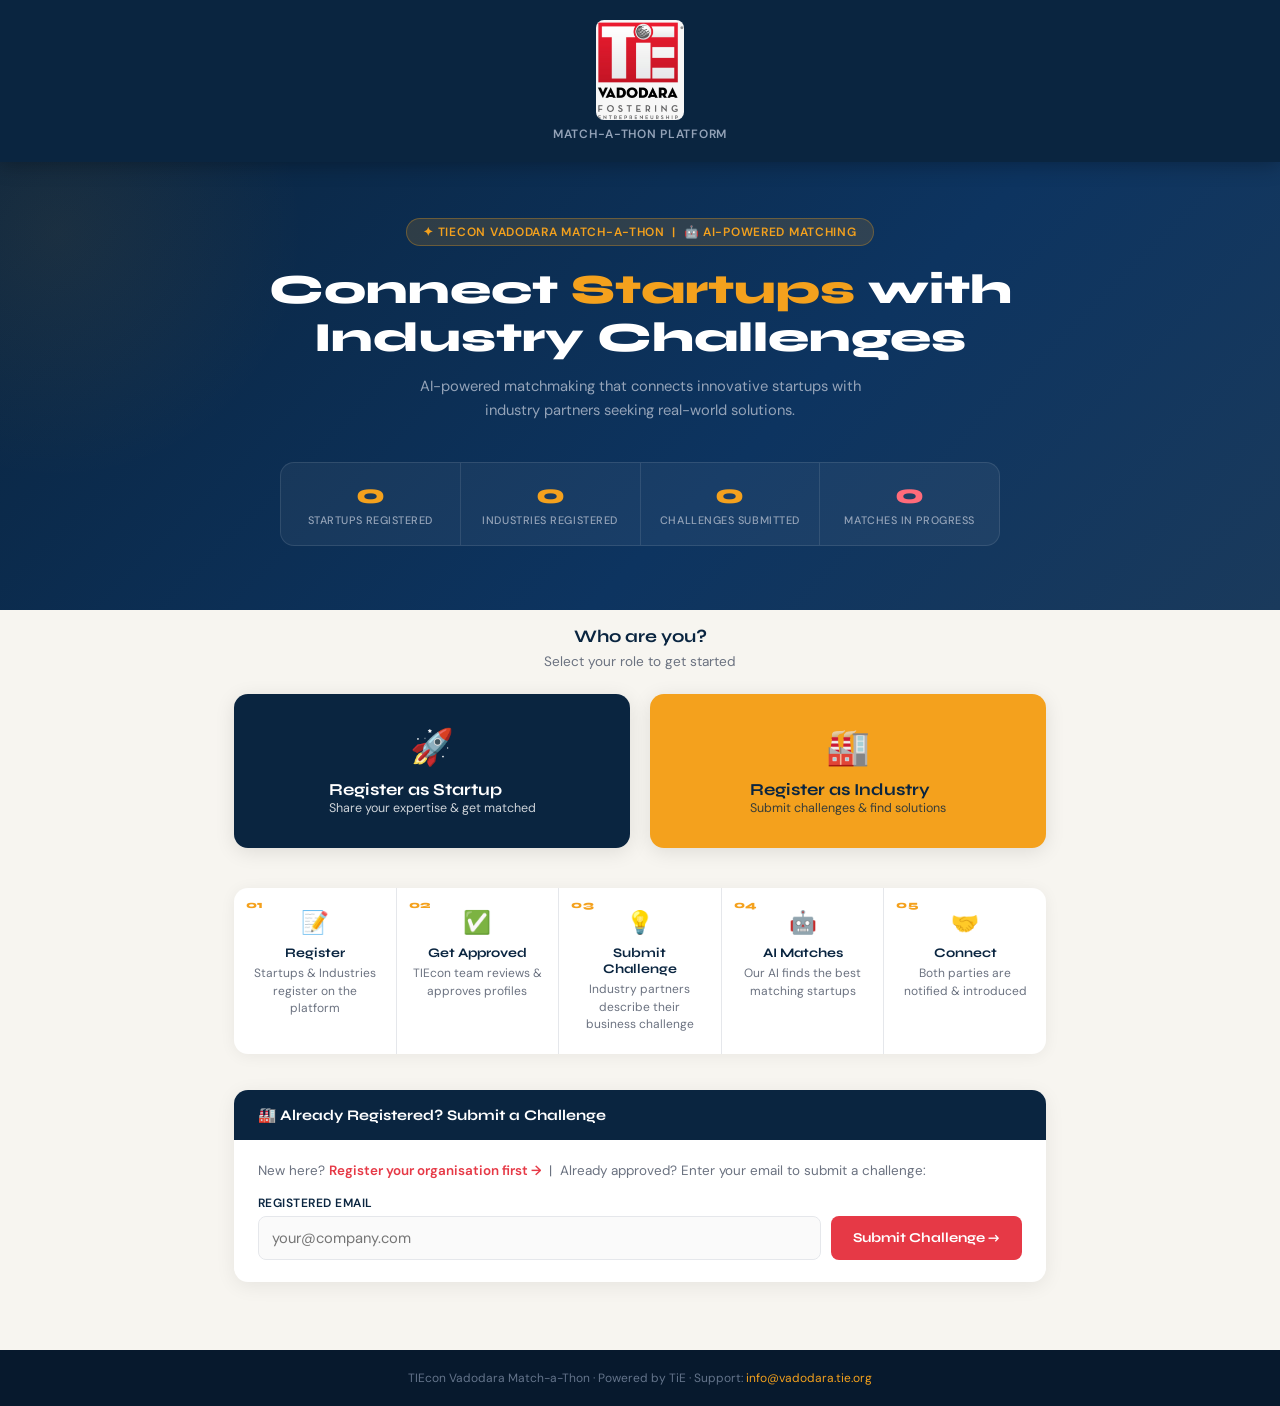
==== index.html @ 5ff1486e "Update index.html" ====
<!DOCTYPE html>
<html lang="en">
<head>
  <meta charset="UTF-8"/>
  <meta name="viewport" content="width=device-width, initial-scale=1.0"/>
  <title>TIEcon Vadodara Match-a-Thon</title>
  <link href="https://fonts.googleapis.com/css2?family=Syne:wght@400;600;700;800&family=DM+Sans:wght@300;400;500&display=swap" rel="stylesheet"/>
  <style>
    :root {
      --primary: #0a2540;
      --primary-light: #1a3a5c;
      --accent: #e63946;
      --gold: #f4a11d;
      --bg: #f7f5f0;
      --card: #ffffff;
      --text: #1a1a2e;
      --muted: #6b7280;
      --border: #e5e7eb;
      --success: #10b981;
      --radius: 14px;
    }

    * { box-sizing: border-box; margin: 0; padding: 0; }

    body {
      font-family: 'DM Sans', sans-serif;
      background: var(--bg);
      color: var(--text);
      min-height: 100vh;
      overflow-x: hidden;
    }

    /* HEADER */
    header {
      background: var(--primary);
      padding: 20px 40px;
      display: flex;
      flex-direction: column;
      align-items: center;
      justify-content: center;
      position: sticky;
      top: 0;
      z-index: 100;
      box-shadow: 0 2px 20px rgba(0,0,0,0.3);
      gap: 10px;
    }

    .logo-area {
      display: flex;
      flex-direction: column;
      align-items: center;
      text-align: center;
      gap: 6px;
    }

    .logo-placeholder {
      width: 44px; height: 44px;
      border-radius: 10px;
      background: rgba(244,161,29,0.15);
      border: 2px dashed rgba(244,161,29,0.5);
      display: flex; align-items: center; justify-content: center;
      font-size: 0.55rem; color: var(--gold);
      text-align: center; line-height: 1.2;
      font-weight: 600; letter-spacing: 0.03em;
    }

    .brand-text .sub { font-size: 0.75rem; color: #94a3b8; letter-spacing: 0.06em; text-transform: uppercase; font-weight: 600; }

    .header-badge {
      background: var(--gold); color: var(--primary);
      font-family: 'Syne', sans-serif; font-size: 0.7rem; font-weight: 700;
      padding: 5px 12px; border-radius: 20px; letter-spacing: 0.04em;
    }

    /* HERO */
    .hero {
      background: linear-gradient(135deg, var(--primary) 0%, #0d3460 60%, #1a3a5c 100%);
      padding: 56px 40px 64px;
      text-align: center;
      position: relative;
      overflow: hidden;
    }

    .hero::before {
      content: '';
      position: absolute; top: -40%; left: -15%;
      width: 500px; height: 500px;
      background: radial-gradient(circle, rgba(244,161,29,0.07) 0%, transparent 70%);
      pointer-events: none;
    }

    .hero-tag {
      display: inline-block;
      background: rgba(244,161,29,0.15);
      border: 1px solid rgba(244,161,29,0.3);
      color: var(--gold); font-size: 0.75rem; font-weight: 600;
      padding: 5px 16px; border-radius: 20px;
      letter-spacing: 0.06em; text-transform: uppercase;
      margin-bottom: 20px;
      animation: fadeUp 0.5s ease both;
    }

    .hero h1 {
      font-family: 'Syne', sans-serif;
      font-size: clamp(1.6rem, 4vw, 2.6rem);
      font-weight: 800; color: white; line-height: 1.15;
      margin-bottom: 12px;
      animation: fadeUp 0.5s 0.1s ease both;
    }
    .hero h1 span { color: var(--gold); }

    .hero p {
      color: #94a3b8; font-size: 0.92rem;
      max-width: 480px; margin: 0 auto 40px;
      line-height: 1.65;
      animation: fadeUp 0.5s 0.2s ease both;
    }

    /* STATS */
    .stats-strip {
      display: flex; justify-content: center;
      max-width: 720px; margin: 0 auto;
      background: rgba(255,255,255,0.05);
      border: 1px solid rgba(255,255,255,0.1);
      border-radius: var(--radius); overflow: hidden;
      animation: fadeUp 0.5s 0.3s ease both;
    }

    .stat {
      flex: 1; padding: 18px 12px; text-align: center;
      border-right: 1px solid rgba(255,255,255,0.1);
    }
    .stat:last-child { border-right: none; }

    .stat-num {
      font-family: 'Syne', sans-serif;
      font-size: 1.7rem; font-weight: 800;
      line-height: 1; margin-bottom: 5px;
    }
    .stat-num.gold { color: var(--gold); }
    .stat-num.accent { color: #ff6b7a; }

    .stat-label {
      font-size: 0.68rem; color: #94a3b8;
      text-transform: uppercase; letter-spacing: 0.05em; font-weight: 500;
    }

    /* MAIN SECTION */
    .section {
      max-width: 860px;
      margin: -28px auto 0;
      padding: 0 24px 48px;
      position: relative; z-index: 2;
    }

    /* TWO BIG BUTTONS */
    .cta-title {
      font-family: 'Syne', sans-serif;
      font-size: 1.1rem; font-weight: 700;
      color: var(--primary); text-align: center;
      margin-top: 44px; margin-bottom: 6px;
    }

    .cta-sub {
      text-align: center; color: var(--muted);
      font-size: 0.85rem; margin-bottom: 24px;
    }

    .cta-buttons {
      display: grid;
      grid-template-columns: 1fr 1fr;
      gap: 20px;
      margin-bottom: 40px;
    }

    .cta-btn {
      display: flex;
      flex-direction: column;
      align-items: center;
      justify-content: center;
      gap: 10px;
      padding: 32px 20px;
      border-radius: var(--radius);
      text-decoration: none;
      font-family: 'Syne', sans-serif;
      font-weight: 700;
      font-size: 1rem;
      transition: transform 0.2s, box-shadow 0.2s;
      box-shadow: 0 4px 20px rgba(0,0,0,0.1);
      cursor: pointer;
      border: none;
    }
    .cta-btn:hover { transform: translateY(-3px); box-shadow: 0 10px 32px rgba(0,0,0,0.16); }

    .cta-btn .btn-icon { font-size: 2.2rem; }
    .cta-btn .btn-title { font-size: 1.05rem; }
    .cta-btn .btn-sub { font-size: 0.78rem; font-weight: 400; opacity: 0.8; font-family: 'DM Sans', sans-serif; }

    .btn-startup { background: var(--primary); color: white; }
    .btn-industry { background: var(--gold); color: var(--primary); }

    /* HOW IT WORKS */
    .how-strip {
      display: flex;
      gap: 0;
      background: var(--card);
      border-radius: var(--radius);
      box-shadow: 0 2px 16px rgba(0,0,0,0.06);
      overflow: hidden;
      margin-bottom: 36px;
    }

    .how-item {
      flex: 1;
      padding: 20px 16px;
      text-align: center;
      border-right: 1px solid var(--border);
      position: relative;
    }
    .how-item:last-child { border-right: none; }

    .how-icon { font-size: 1.4rem; margin-bottom: 8px; }
    .how-num {
      position: absolute; top: 10px; left: 12px;
      font-family: 'Syne', sans-serif;
      font-size: 0.65rem; font-weight: 800;
      color: var(--gold); letter-spacing: 0.04em;
    }
    .how-title {
      font-family: 'Syne', sans-serif;
      font-size: 0.82rem; font-weight: 700;
      color: var(--primary); margin-bottom: 4px;
    }
    .how-desc { font-size: 0.75rem; color: var(--muted); line-height: 1.45; }

    /* INDUSTRY LOGIN */
    .login-section {
      background: var(--card);
      border-radius: var(--radius);
      box-shadow: 0 4px 20px rgba(0,0,0,0.07);
      overflow: hidden;
    }

    .login-header {
      background: var(--primary); color: white;
      padding: 16px 24px;
      font-family: 'Syne', sans-serif;
      font-size: 0.92rem; font-weight: 700;
      display: flex; align-items: center; gap: 8px;
    }

    .login-body { padding: 22px 24px; }

    .login-body .note {
      font-size: 0.84rem; color: var(--muted); margin-bottom: 16px;
    }
    .login-body .note a { color: var(--accent); font-weight: 600; text-decoration: none; }

    .login-row { display: flex; gap: 10px; align-items: flex-end; }
    .login-row .fg { flex: 1; }

    label {
      display: block; font-size: 0.75rem; font-weight: 600;
      color: var(--primary); margin-bottom: 5px;
      text-transform: uppercase; letter-spacing: 0.04em;
    }

    input[type="email"] {
      width: 100%; padding: 11px 13px;
      border: 1.5px solid var(--border); border-radius: 8px;
      font-family: 'DM Sans', sans-serif; font-size: 0.92rem;
      color: var(--text); background: #fafafa; outline: none;
      transition: border-color 0.2s, box-shadow 0.2s;
    }
    input[type="email"]:focus {
      border-color: var(--gold);
      box-shadow: 0 0 0 3px rgba(244,161,29,0.12);
      background: white;
    }

    .btn-login {
      height: 44px; padding: 0 22px;
      background: var(--accent); color: white;
      border: none; border-radius: 8px;
      font-family: 'Syne', sans-serif; font-size: 0.85rem; font-weight: 700;
      cursor: pointer; transition: all 0.2s; white-space: nowrap;
      display: flex; align-items: center; gap: 6px;
    }
    .btn-login:hover { background: #c1121f; transform: translateY(-1px); }
    .btn-login:disabled { opacity: 0.5; cursor: not-allowed; transform: none; }

    .alert {
      padding: 9px 13px; border-radius: 8px;
      font-size: 0.82rem; margin-top: 10px; display: none;
    }
    .alert.show { display: block; }
    .alert-error { background: #fef2f2; border: 1px solid #fecaca; color: #b91c1c; }

    /* FOOTER */
    footer {
      background: #07192d; color: #64748b;
      text-align: center; padding: 20px;
      font-size: 0.75rem; margin-top: 20px;
    }
    footer a { color: var(--gold); text-decoration: none; }

    /* SPINNER */
    .spinner {
      width: 15px; height: 15px;
      border: 2px solid rgba(255,255,255,0.3);
      border-top-color: white; border-radius: 50%;
      animation: spin 0.7s linear infinite; display: none;
    }
    .spinner.show { display: inline-block; }

    @keyframes spin { to { transform: rotate(360deg); } }
    @keyframes fadeUp {
      from { opacity: 0; transform: translateY(16px); }
      to { opacity: 1; transform: translateY(0); }
    }

    /* MOBILE */
    @media (max-width: 600px) {
      header { padding: 0 16px; height: 52px; }
      .header-badge { display: none; }
      .hero { padding: 36px 16px 52px; }
      .stats-strip { flex-wrap: wrap; }
      .stat { flex: 1 1 45%; border-bottom: 1px solid rgba(255,255,255,0.1); padding: 14px 8px; }
      .stat-num { font-size: 1.4rem; }
      .section { padding: 0 12px 32px; }
      .cta-buttons { grid-template-columns: 1fr; gap: 14px; }
      .cta-btn { padding: 24px 16px; flex-direction: row; justify-content: flex-start; gap: 16px; }
      .how-strip { flex-wrap: wrap; }
      .how-item { flex: 1 1 45%; }
      .login-row { flex-direction: column; }
      .btn-login { width: 100%; justify-content: center; }
      .login-body { padding: 16px; }
    }
  </style>
</head>
<body>

<!-- HEADER -->
<header>
  <div class="logo-area">
    <img src="tie-logo.jpg" style="height:100px;border-radius:8px;display:block;" alt="TiE Vadodara"/>
    <div class="brand-text">
      
      <div class="sub">Match-a-Thon Platform</div>
    </div>
  </div>
</header>

<!-- HERO -->
<div class="hero">
  <div class="hero-tag">✦ TIEcon Vadodara Match-a-Thon &nbsp;|&nbsp; 🤖 AI-Powered Matching</div>
  <h1>Connect <span>Startups</span> with<br/>Industry Challenges</h1>
  <p>AI-powered matchmaking that connects innovative startups with industry partners seeking real-world solutions.</p>

  <div class="stats-strip">
    <div class="stat">
      <div class="stat-num gold" id="statStartups">—</div>
      <div class="stat-label">Startups Registered</div>
    </div>
    <div class="stat">
      <div class="stat-num gold" id="statIndustries">—</div>
      <div class="stat-label">Industries Registered</div>
    </div>
    <div class="stat">
      <div class="stat-num gold" id="statChallenges">—</div>
      <div class="stat-label">Challenges Submitted</div>
    </div>
    <div class="stat">
      <div class="stat-num accent" id="statMatched">—</div>
      <div class="stat-label">Matches in Progress</div>
    </div>
  </div>
</div>

<!-- MAIN -->
<div class="section">

  <div class="cta-title">Who are you?</div>
  <div class="cta-sub">Select your role to get started</div>

  <div class="cta-buttons">
    <a href="register-startup.html" class="cta-btn btn-startup">
      <span class="btn-icon">🚀</span>
      <div>
        <div class="btn-title">Register as Startup</div>
        <div class="btn-sub">Share your expertise & get matched</div>
      </div>
    </a>
    <a href="register-industry.html" class="cta-btn btn-industry">
      <span class="btn-icon">🏭</span>
      <div>
        <div class="btn-title">Register as Industry</div>
        <div class="btn-sub">Submit challenges & find solutions</div>
      </div>
    </a>
  </div>

  <!-- HOW IT WORKS -->
  <div class="how-strip">
    <div class="how-item">
      <div class="how-num">01</div>
      <div class="how-icon">📝</div>
      <div class="how-title">Register</div>
      <div class="how-desc">Startups & Industries register on the platform</div>
    </div>
    <div class="how-item">
      <div class="how-num">02</div>
      <div class="how-icon">✅</div>
      <div class="how-title">Get Approved</div>
      <div class="how-desc">TIEcon team reviews & approves profiles</div>
    </div>
    <div class="how-item">
      <div class="how-num">03</div>
      <div class="how-icon">💡</div>
      <div class="how-title">Submit Challenge</div>
      <div class="how-desc">Industry partners describe their business challenge</div>
    </div>
    <div class="how-item">
      <div class="how-num">04</div>
      <div class="how-icon">🤖</div>
      <div class="how-title">AI Matches</div>
      <div class="how-desc">Our AI finds the best matching startups</div>
    </div>
    <div class="how-item">
      <div class="how-num">05</div>
      <div class="how-icon">🤝</div>
      <div class="how-title">Connect</div>
      <div class="how-desc">Both parties are notified & introduced</div>
    </div>
  </div>

  <!-- INDUSTRY LOGIN -->
  <div class="login-section" id="industryLoginSection">
    <div class="login-header">🏭 Already Registered? Submit a Challenge</div>
    <div class="login-body">
      <p class="note">
        New here? <a href="register-industry.html">Register your organisation first →</a>
        &nbsp;|&nbsp; Already approved? Enter your email to submit a challenge:
      </p>
      <div class="login-row">
        <div class="fg">
          <label>Registered Email</label>
          <input type="email" id="loginEmail" placeholder="your@company.com"/>
        </div>
        <button class="btn-login" id="loginBtn" onclick="handleLogin()">
          <span class="spinner" id="loginSpinner"></span>
          <span id="loginBtnText">Submit Challenge →</span>
        </button>
      </div>
      <div class="alert alert-error" id="loginAlert"></div>
    </div>
  </div>

</div>

<footer>
  TIEcon Vadodara Match-a-Thon · Powered by TiE ·
  Support: <a href="mailto:info@vadodara.tie.org">info@vadodara.tie.org</a>
</footer>

<script>
  const SUPABASE_URL = 'https://wrzpgultvahxbrgooibn.supabase.co';
  const SUPABASE_KEY = 'eyJhbGciOiJIUzI1NiIsInR5cCI6IkpXVCJ9.eyJpc3MiOiJzdXBhYmFzZSIsInJlZiI6IndyenBndWx0dmFoeGJyZ29vaWJuIiwicm9sZSI6ImFub24iLCJpYXQiOjE3Nzc1Mzc2MTcsImV4cCI6MjA5MzExMzYxN30.sZM4GQiwom34d7TjeK_Jc_n8KYoC8VhI48jfq71dwb8';

  async function loadStats() {
    try {
      const h = { apikey: SUPABASE_KEY, Authorization: 'Bearer ' + SUPABASE_KEY };
      const [s, i, c, m] = await Promise.all([
        fetch(`${SUPABASE_URL}/rest/v1/tie_experts?select=id&status=eq.active`, { headers: h }).then(r => r.json()),
        fetch(`${SUPABASE_URL}/rest/v1/tie_industries?select=id&status=eq.active`, { headers: h }).then(r => r.json()),
        fetch(`${SUPABASE_URL}/rest/v1/tie_problems?select=id`, { headers: h }).then(r => r.json()),
        fetch(`${SUPABASE_URL}/rest/v1/tie_matches?select=id`, { headers: h }).then(r => r.json()),
      ]);
      animateCount('statStartups', s.length || 0);
      animateCount('statIndustries', i.length || 0);
      animateCount('statChallenges', c.length || 0);
      animateCount('statMatched', m.length || 0);
    } catch(e) {
      ['statStartups','statIndustries','statChallenges','statMatched'].forEach(id => {
        document.getElementById(id).textContent = '0';
      });
    }
  }

  function animateCount(id, target) {
    const el = document.getElementById(id);
    let cur = 0;
    const step = Math.max(1, Math.floor(target / 25));
    const t = setInterval(() => {
      cur = Math.min(cur + step, target);
      el.textContent = cur;
      if (cur >= target) clearInterval(t);
    }, 40);
  }

  async function handleLogin() {
    const email = document.getElementById('loginEmail').value.trim().toLowerCase();
    const alertEl = document.getElementById('loginAlert');
    alertEl.classList.remove('show');

    if (!email) {
      alertEl.textContent = 'Please enter your registered email.';
      alertEl.classList.add('show');
      return;
    }

    const btn = document.getElementById('loginBtn');
    const spinner = document.getElementById('loginSpinner');
    const btnText = document.getElementById('loginBtnText');
    btn.disabled = true;
    spinner.classList.add('show');
    btnText.textContent = 'Checking...';

    try {
      const res = await fetch(
        `${SUPABASE_URL}/rest/v1/tie_industries?email=eq.${encodeURIComponent(email)}&status=eq.active&select=id`,
        { headers: { apikey: SUPABASE_KEY, Authorization: 'Bearer ' + SUPABASE_KEY } }
      );
      const data = await res.json();

      if (!data || data.length === 0) {
        alertEl.textContent = 'Email not found or not yet approved. Please register first or contact support.';
        alertEl.classList.add('show');
        btn.disabled = false;
        spinner.classList.remove('show');
        btnText.textContent = 'Submit Challenge →';
        return;
      }

      window.location.href = `submit-challenge.html?email=${encodeURIComponent(email)}`;

    } catch(e) {
      alertEl.textContent = 'Network error. Please try again.';
      alertEl.classList.add('show');
      btn.disabled = false;
      spinner.classList.remove('show');
      btnText.textContent = 'Submit Challenge →';
    }
  }

  document.getElementById('loginEmail').addEventListener('keydown', e => {
    if (e.key === 'Enter') handleLogin();
  });

  loadStats();
</script>
</body>
</html>
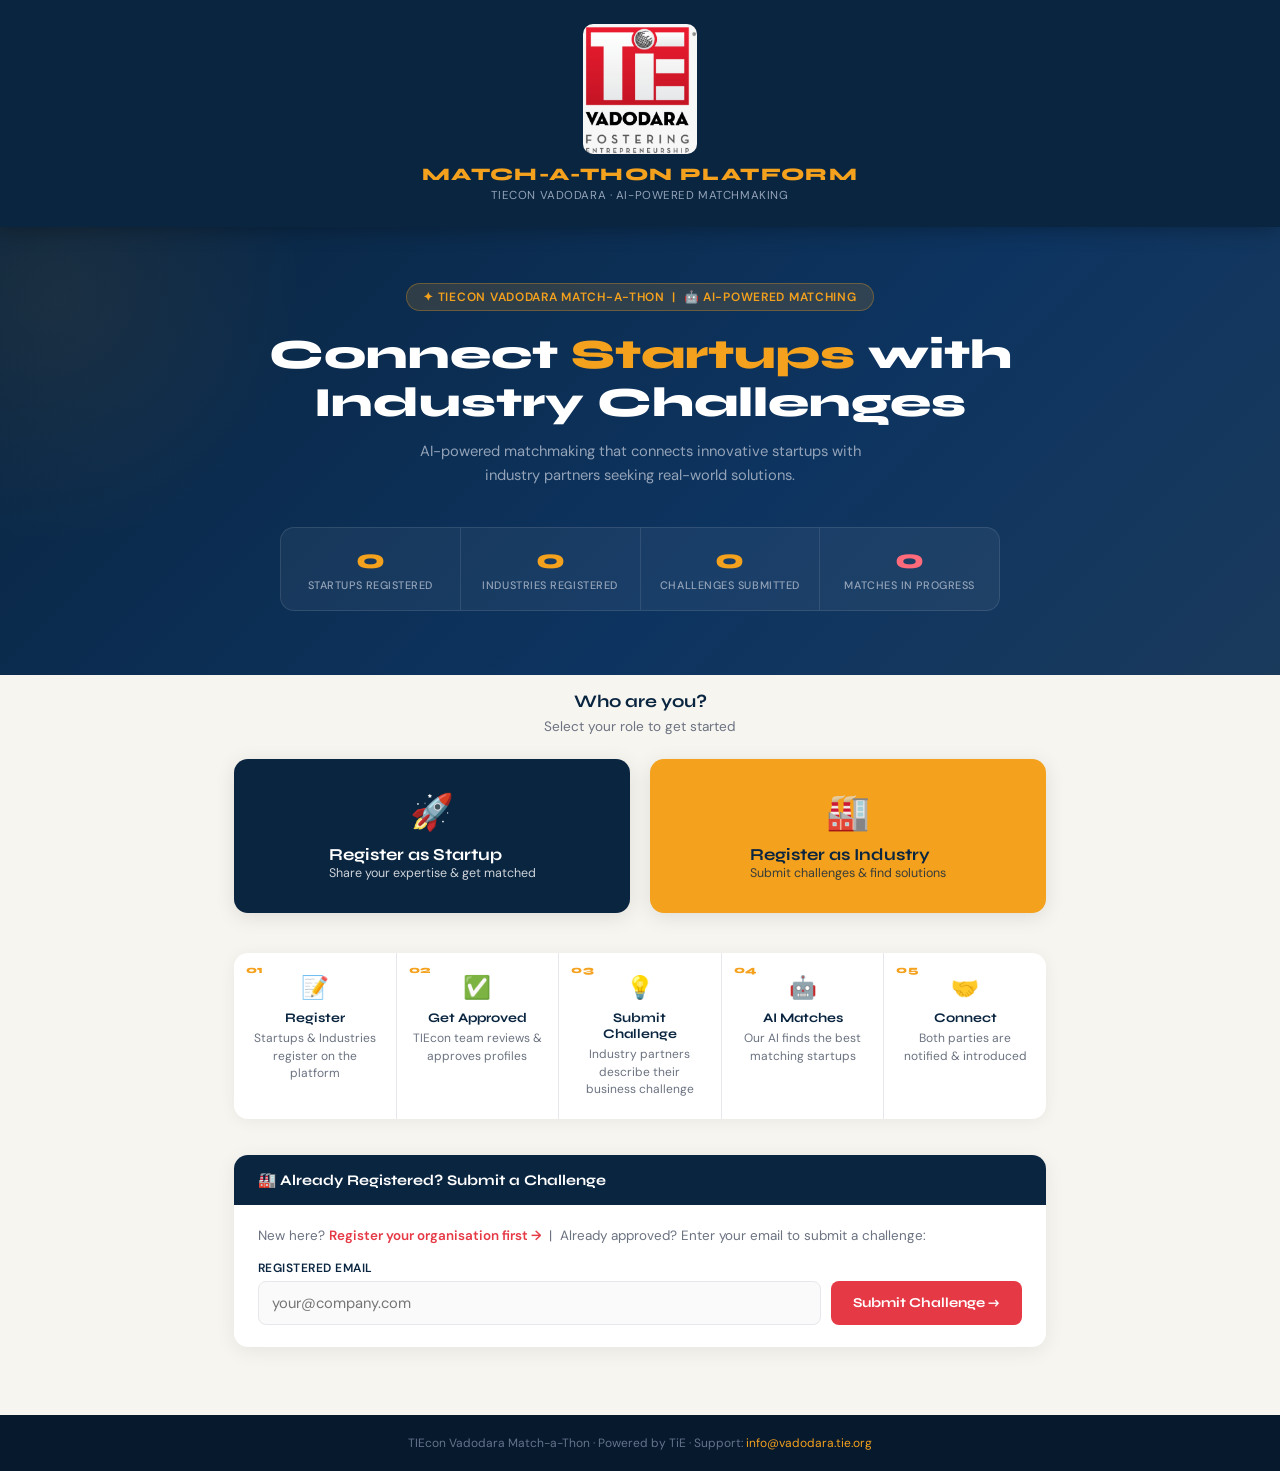
==== commit e2f325a4: "Update index.html" ====
--- a/index.html
+++ b/index.html
@@ -341,13 +341,11 @@
 <body>
 
 <!-- HEADER -->
-<header>
-  <div class="logo-area">
-    <img src="tie-logo.jpg" style="height:100px;border-radius:8px;display:block;" alt="TiE Vadodara"/>
-    <div class="brand-text">
-      
-      <div class="sub">Match-a-Thon Platform</div>
-    </div>
+<header style="background:#0a2540;padding:24px 40px;display:flex;flex-direction:column;align-items:center;justify-content:center;gap:10px;box-shadow:0 2px 20px rgba(0,0,0,0.3);position:sticky;top:0;z-index:100;">
+  <img src="tie-logo.jpg" alt="TiE Vadodara" style="height:130px;border-radius:10px;display:block;"/>
+  <div style="text-align:center;">
+    <div style="font-family:'Syne',sans-serif;font-size:1.1rem;font-weight:800;color:#f4a11d;letter-spacing:0.08em;text-transform:uppercase;">Match-a-Thon Platform</div>
+    <div style="font-size:0.72rem;color:#94a3b8;letter-spacing:0.05em;text-transform:uppercase;margin-top:3px;">TIEcon Vadodara · AI-Powered Matchmaking</div>
   </div>
 </header>
 
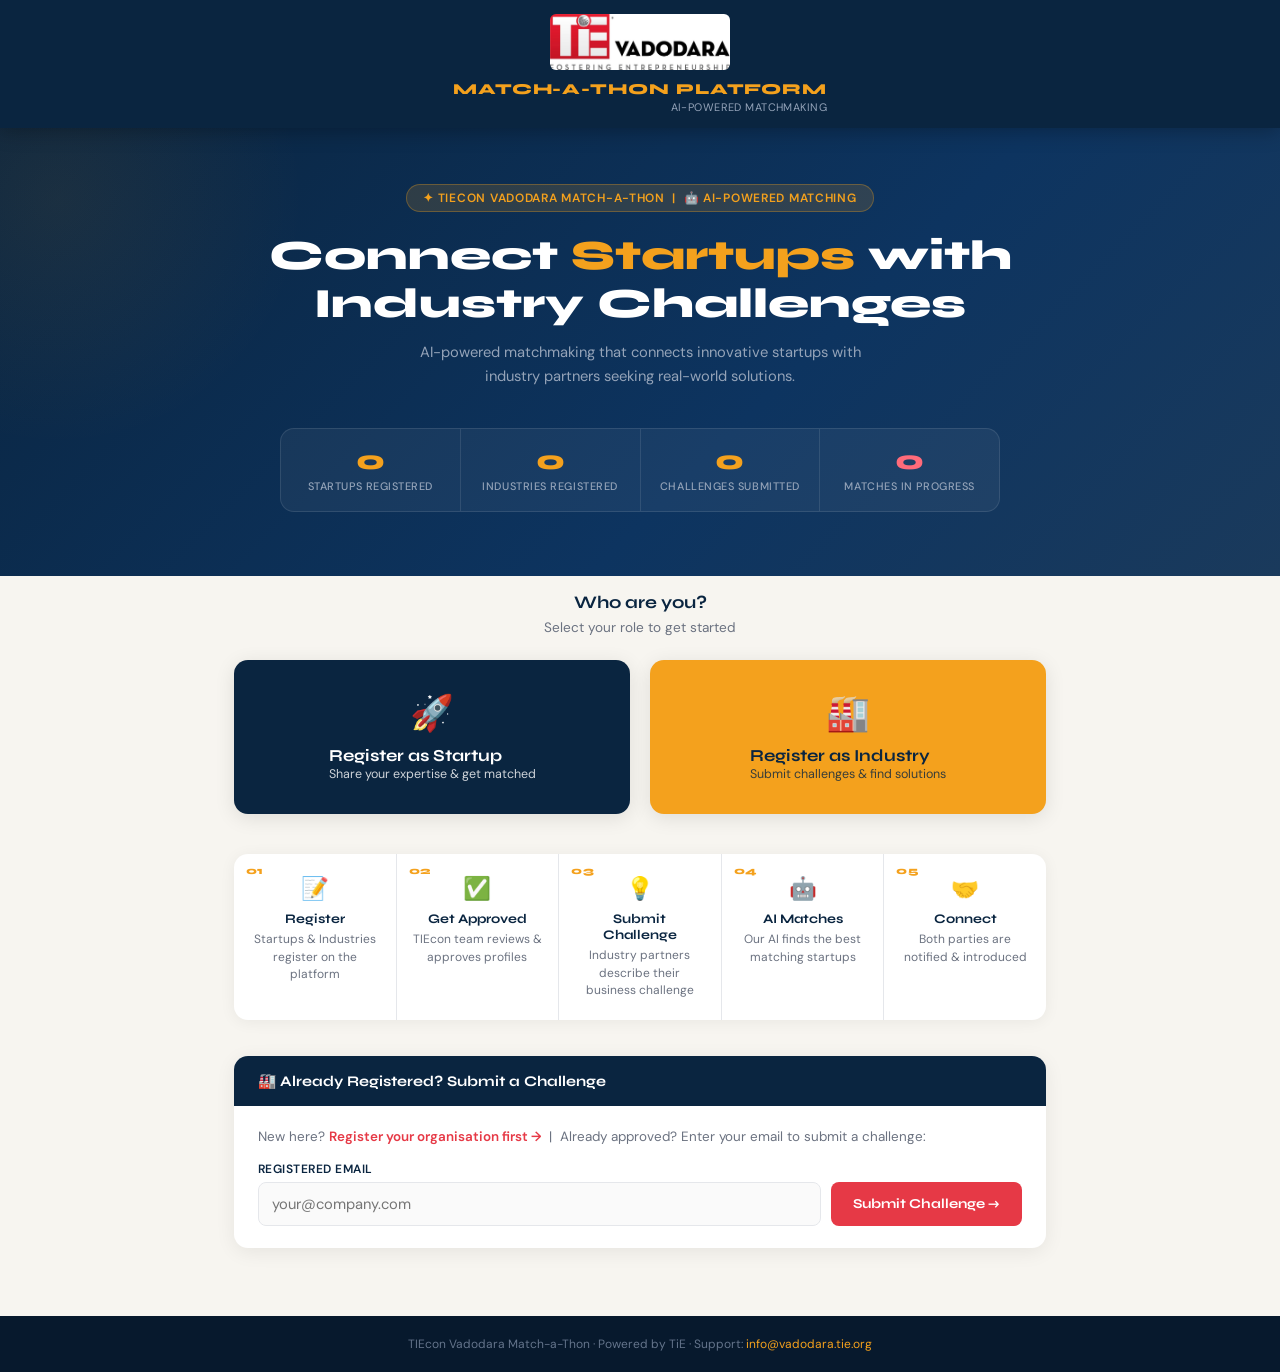
==== commit 53f1767a: "Update index.html" ====
--- a/index.html
+++ b/index.html
@@ -341,11 +341,11 @@
 <body>
 
 <!-- HEADER -->
-<header style="background:#0a2540;padding:24px 40px;display:flex;flex-direction:column;align-items:center;justify-content:center;gap:10px;box-shadow:0 2px 20px rgba(0,0,0,0.3);position:sticky;top:0;z-index:100;">
-  <img src="tie-logo.jpg" alt="TiE Vadodara" style="height:130px;border-radius:10px;display:block;"/>
-  <div style="text-align:center;">
-    <div style="font-family:'Syne',sans-serif;font-size:1.1rem;font-weight:800;color:#f4a11d;letter-spacing:0.08em;text-transform:uppercase;">Match-a-Thon Platform</div>
-    <div style="font-size:0.72rem;color:#94a3b8;letter-spacing:0.05em;text-transform:uppercase;margin-top:3px;">TIEcon Vadodara · AI-Powered Matchmaking</div>
+<header style="background:#0a2540;padding:14px 32px;display:flex;align-items:center;justify-content:space-between;box-shadow:0 2px 20px rgba(0,0,0,0.3);position:sticky;top:0;z-index:100;">
+  <img src="tie2-logo.jpg" alt="TiE Vadodara" style="height:56px;border-radius:6px;"/>
+  <div style="text-align:right;">
+    <div style="font-family:'Syne',sans-serif;font-size:0.95rem;font-weight:800;color:#f4a11d;letter-spacing:0.06em;text-transform:uppercase;">Match-a-Thon Platform</div>
+    <div style="font-size:0.68rem;color:#94a3b8;letter-spacing:0.04em;text-transform:uppercase;margin-top:2px;">AI-Powered Matchmaking</div>
   </div>
 </header>
 
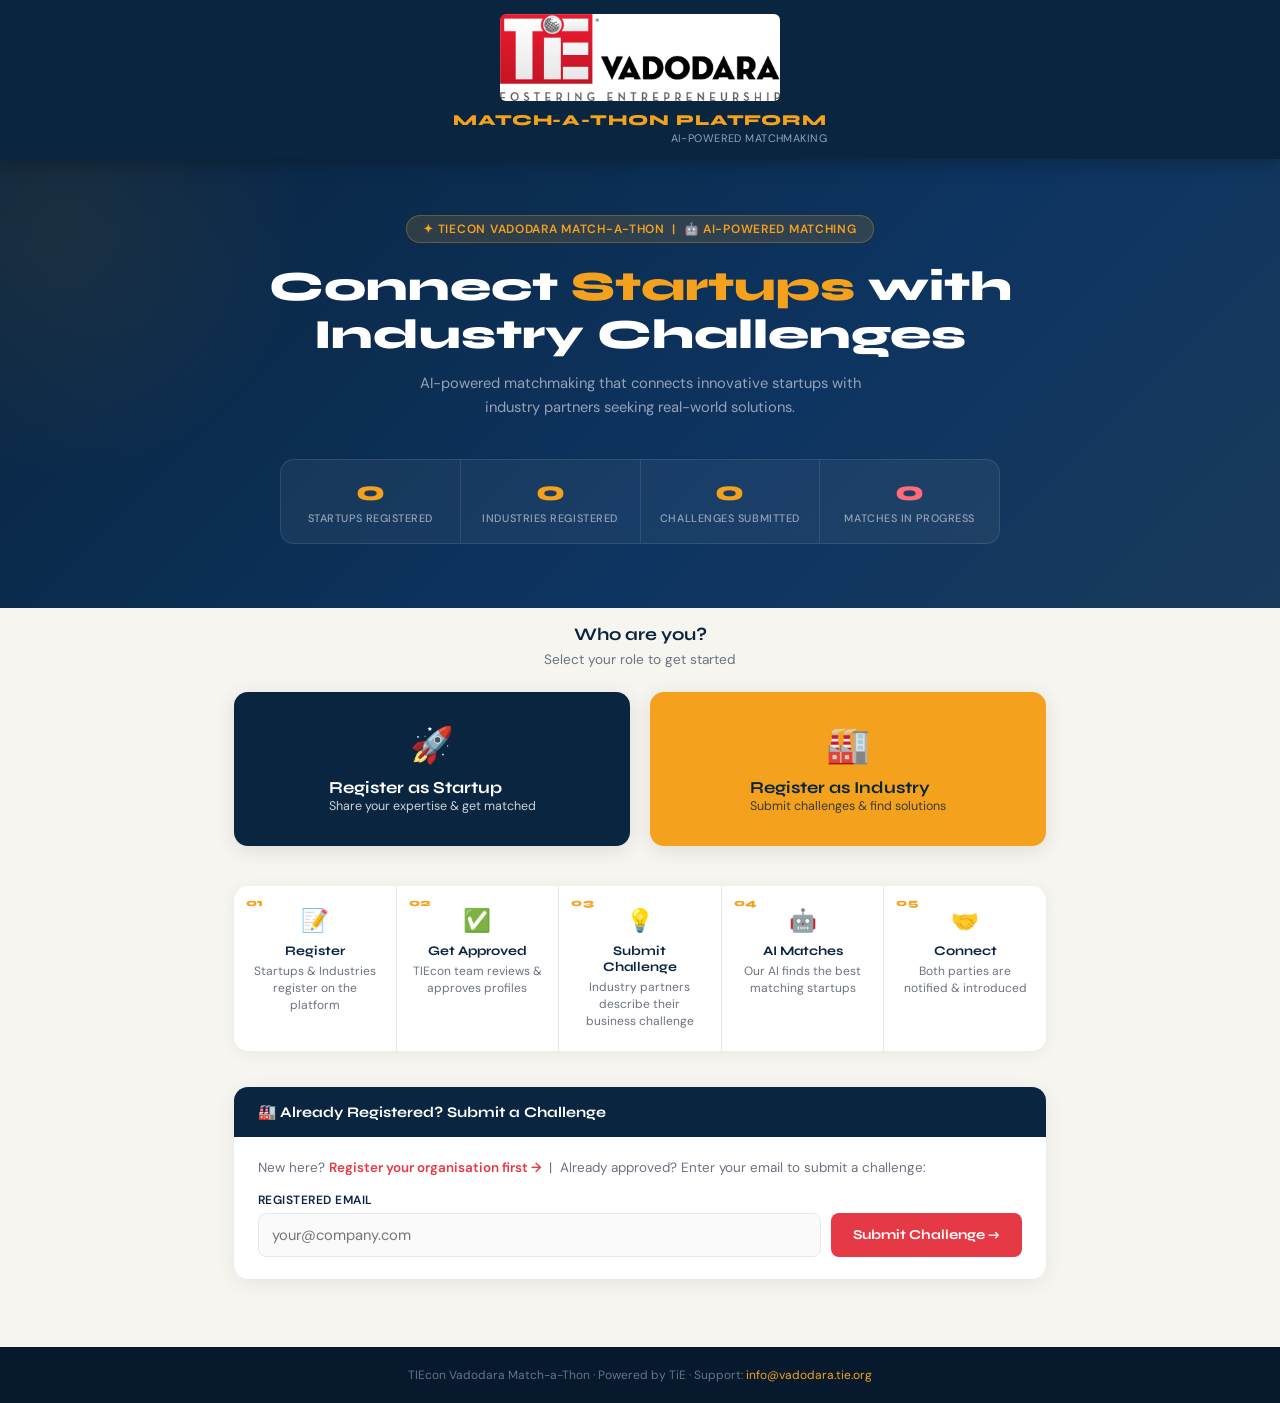
==== commit 5b15003c: "Update index.html" ====
--- a/index.html
+++ b/index.html
@@ -342,7 +342,7 @@
 
 <!-- HEADER -->
 <header style="background:#0a2540;padding:14px 32px;display:flex;align-items:center;justify-content:space-between;box-shadow:0 2px 20px rgba(0,0,0,0.3);position:sticky;top:0;z-index:100;">
-  <img src="tie2-logo.jpg" alt="TiE Vadodara" style="height:56px;border-radius:6px;"/>
+  <img src="tie2-logo.jpg" alt="TiE Vadodara" style="height:auto;width:280px;border-radius:6px;display:block;"/>
   <div style="text-align:right;">
     <div style="font-family:'Syne',sans-serif;font-size:0.95rem;font-weight:800;color:#f4a11d;letter-spacing:0.06em;text-transform:uppercase;">Match-a-Thon Platform</div>
     <div style="font-size:0.68rem;color:#94a3b8;letter-spacing:0.04em;text-transform:uppercase;margin-top:2px;">AI-Powered Matchmaking</div>
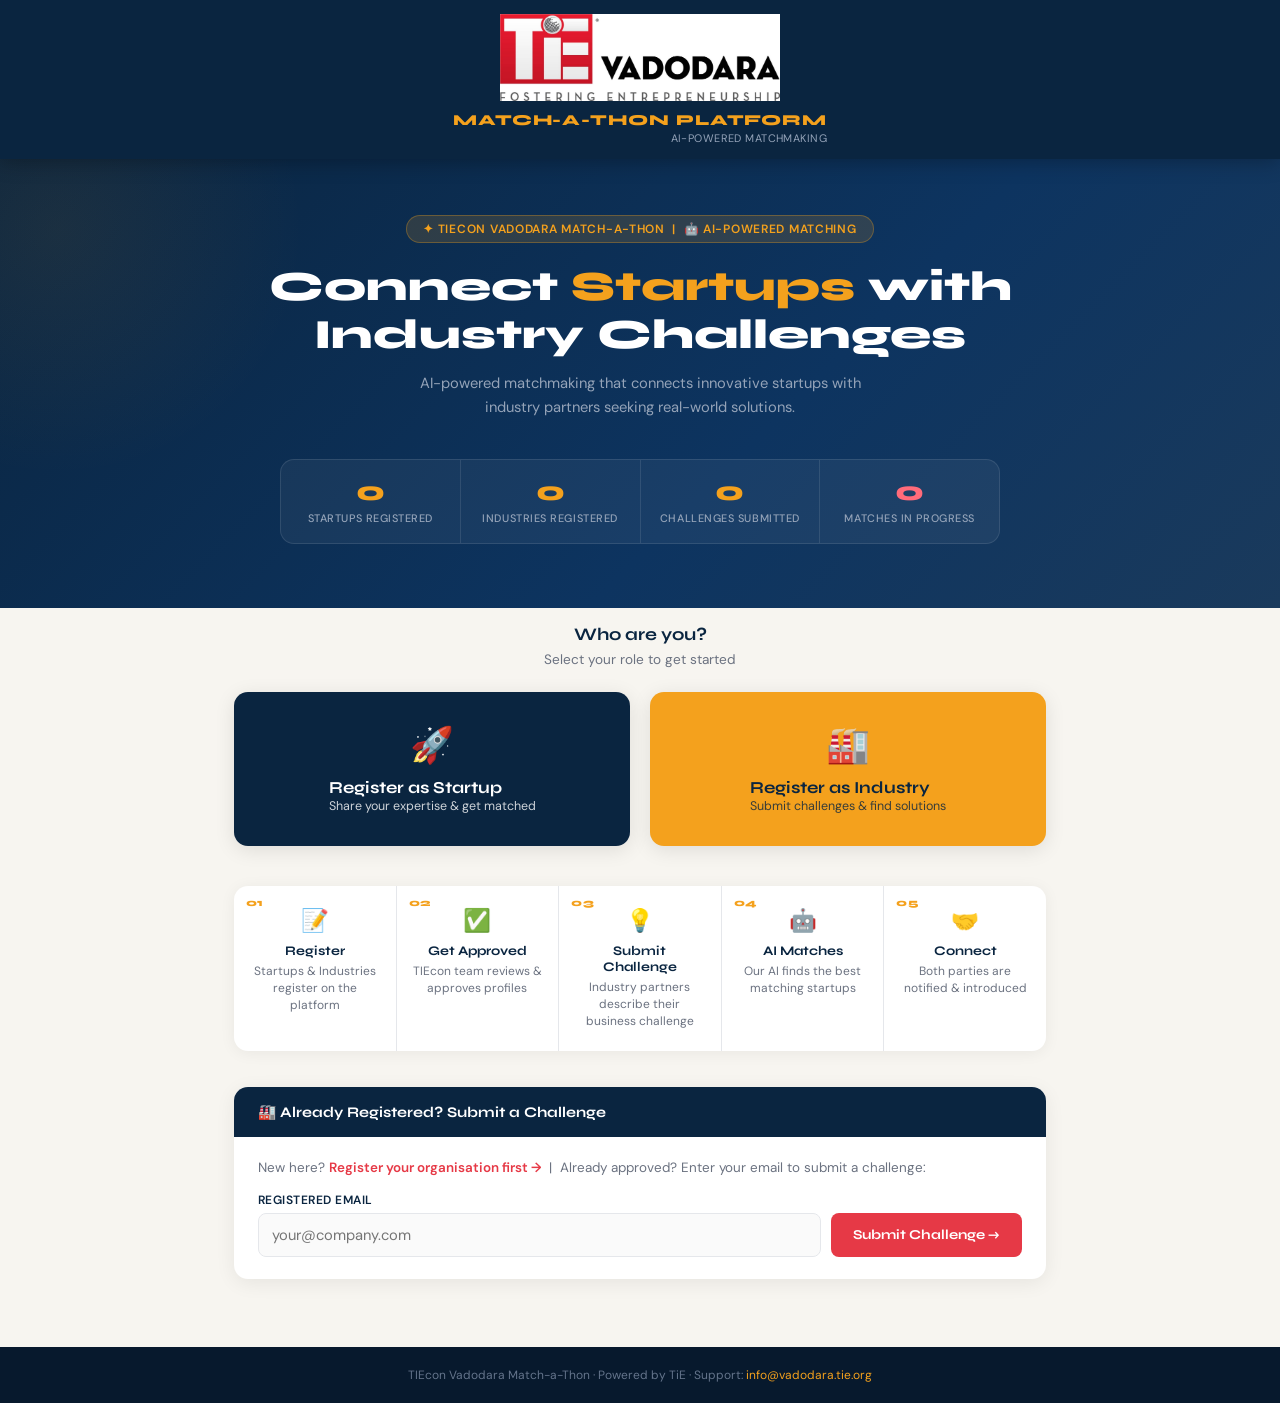
==== commit 8d6bb0fa: "Remove border-radius from header logo image" ====
--- a/index.html
+++ b/index.html
@@ -342,7 +342,7 @@
 
 <!-- HEADER -->
 <header style="background:#0a2540;padding:14px 32px;display:flex;align-items:center;justify-content:space-between;box-shadow:0 2px 20px rgba(0,0,0,0.3);position:sticky;top:0;z-index:100;">
-  <img src="tie2-logo.jpg" alt="TiE Vadodara" style="height:auto;width:280px;border-radius:6px;display:block;"/>
+  <img src="tie2-logo.jpg" alt="TiE Vadodara" style="height:auto;width:280px;display:block;">
   <div style="text-align:right;">
     <div style="font-family:'Syne',sans-serif;font-size:0.95rem;font-weight:800;color:#f4a11d;letter-spacing:0.06em;text-transform:uppercase;">Match-a-Thon Platform</div>
     <div style="font-size:0.68rem;color:#94a3b8;letter-spacing:0.04em;text-transform:uppercase;margin-top:2px;">AI-Powered Matchmaking</div>
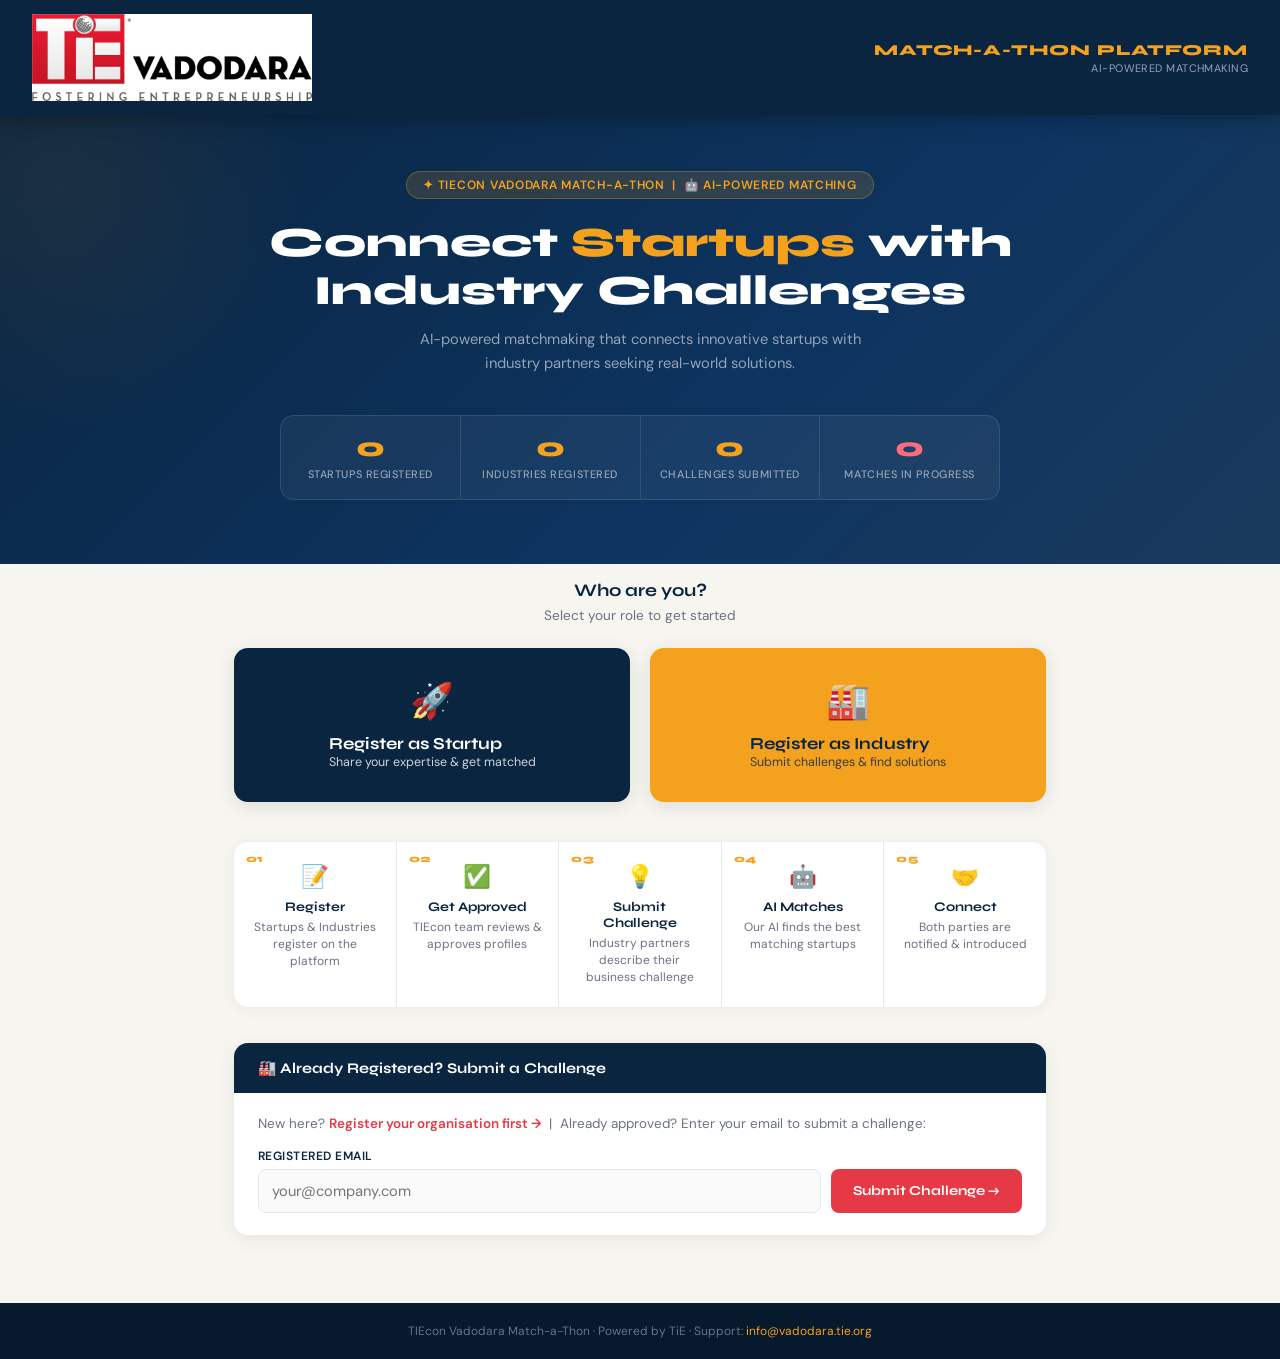
==== commit a00981ad: "Update index.html" ====
--- a/index.html
+++ b/index.html
@@ -33,43 +33,43 @@
     /* HEADER */
     header {
       background: var(--primary);
-      padding: 20px 40px;
+      padding: 14px 32px;
       display: flex;
-      flex-direction: column;
       align-items: center;
-      justify-content: center;
+      justify-content: space-between;
       position: sticky;
       top: 0;
       z-index: 100;
       box-shadow: 0 2px 20px rgba(0,0,0,0.3);
-      gap: 10px;
-    }
-
-    .logo-area {
-      display: flex;
-      flex-direction: column;
-      align-items: center;
-      text-align: center;
-      gap: 6px;
-    }
-
-    .logo-placeholder {
-      width: 44px; height: 44px;
-      border-radius: 10px;
-      background: rgba(244,161,29,0.15);
-      border: 2px dashed rgba(244,161,29,0.5);
-      display: flex; align-items: center; justify-content: center;
-      font-size: 0.55rem; color: var(--gold);
-      text-align: center; line-height: 1.2;
-      font-weight: 600; letter-spacing: 0.03em;
-    }
-
-    .brand-text .sub { font-size: 0.75rem; color: #94a3b8; letter-spacing: 0.06em; text-transform: uppercase; font-weight: 600; }
-
-    .header-badge {
-      background: var(--gold); color: var(--primary);
-      font-family: 'Syne', sans-serif; font-size: 0.7rem; font-weight: 700;
-      padding: 5px 12px; border-radius: 20px; letter-spacing: 0.04em;
+    }
+
+    .header-logo {
+      height: auto;
+      width: 280px;
+      display: block;
+      flex-shrink: 0;
+    }
+
+    .header-text {
+      text-align: right;
+      flex-shrink: 0;
+    }
+
+    .header-text .title {
+      font-family: 'Syne', sans-serif;
+      font-size: 0.95rem;
+      font-weight: 800;
+      color: #f4a11d;
+      letter-spacing: 0.06em;
+      text-transform: uppercase;
+    }
+
+    .header-text .sub {
+      font-size: 0.68rem;
+      color: #94a3b8;
+      letter-spacing: 0.04em;
+      text-transform: uppercase;
+      margin-top: 2px;
     }
 
     /* HERO */
@@ -319,10 +319,41 @@
       to { opacity: 1; transform: translateY(0); }
     }
 
-    /* MOBILE */
+    /* ── MOBILE ── */
     @media (max-width: 600px) {
-      header { padding: 0 16px; height: 52px; }
-      .header-badge { display: none; }
+
+      /* Header fix — logo + text side by side without overlap */
+      header {
+        padding: 10px 14px;
+        gap: 8px;
+      }
+
+      .header-logo {
+        width: auto;
+        max-width: 52%;   /* logo takes at most half the header */
+        height: 36px;
+        object-fit: contain;
+        object-position: left center;
+      }
+
+      .header-text {
+        flex: 1;
+        text-align: right;
+      }
+
+      .header-text .title {
+        font-size: 0.65rem;
+        letter-spacing: 0.03em;
+        line-height: 1.3;
+      }
+
+      .header-text .sub {
+        font-size: 0.55rem;
+        letter-spacing: 0.02em;
+        margin-top: 1px;
+      }
+
+      /* Rest of mobile styles unchanged */
       .hero { padding: 36px 16px 52px; }
       .stats-strip { flex-wrap: wrap; }
       .stat { flex: 1 1 45%; border-bottom: 1px solid rgba(255,255,255,0.1); padding: 14px 8px; }
@@ -341,11 +372,11 @@
 <body>
 
 <!-- HEADER -->
-<header style="background:#0a2540;padding:14px 32px;display:flex;align-items:center;justify-content:space-between;box-shadow:0 2px 20px rgba(0,0,0,0.3);position:sticky;top:0;z-index:100;">
-  <img src="tie2-logo.jpg" alt="TiE Vadodara" style="height:auto;width:280px;display:block;">
-  <div style="text-align:right;">
-    <div style="font-family:'Syne',sans-serif;font-size:0.95rem;font-weight:800;color:#f4a11d;letter-spacing:0.06em;text-transform:uppercase;">Match-a-Thon Platform</div>
-    <div style="font-size:0.68rem;color:#94a3b8;letter-spacing:0.04em;text-transform:uppercase;margin-top:2px;">AI-Powered Matchmaking</div>
+<header>
+  <img src="tie2-logo.jpg" alt="TiE Vadodara" class="header-logo">
+  <div class="header-text">
+    <div class="title">Match-a-Thon Platform</div>
+    <div class="sub">AI-Powered Matchmaking</div>
   </div>
 </header>
 
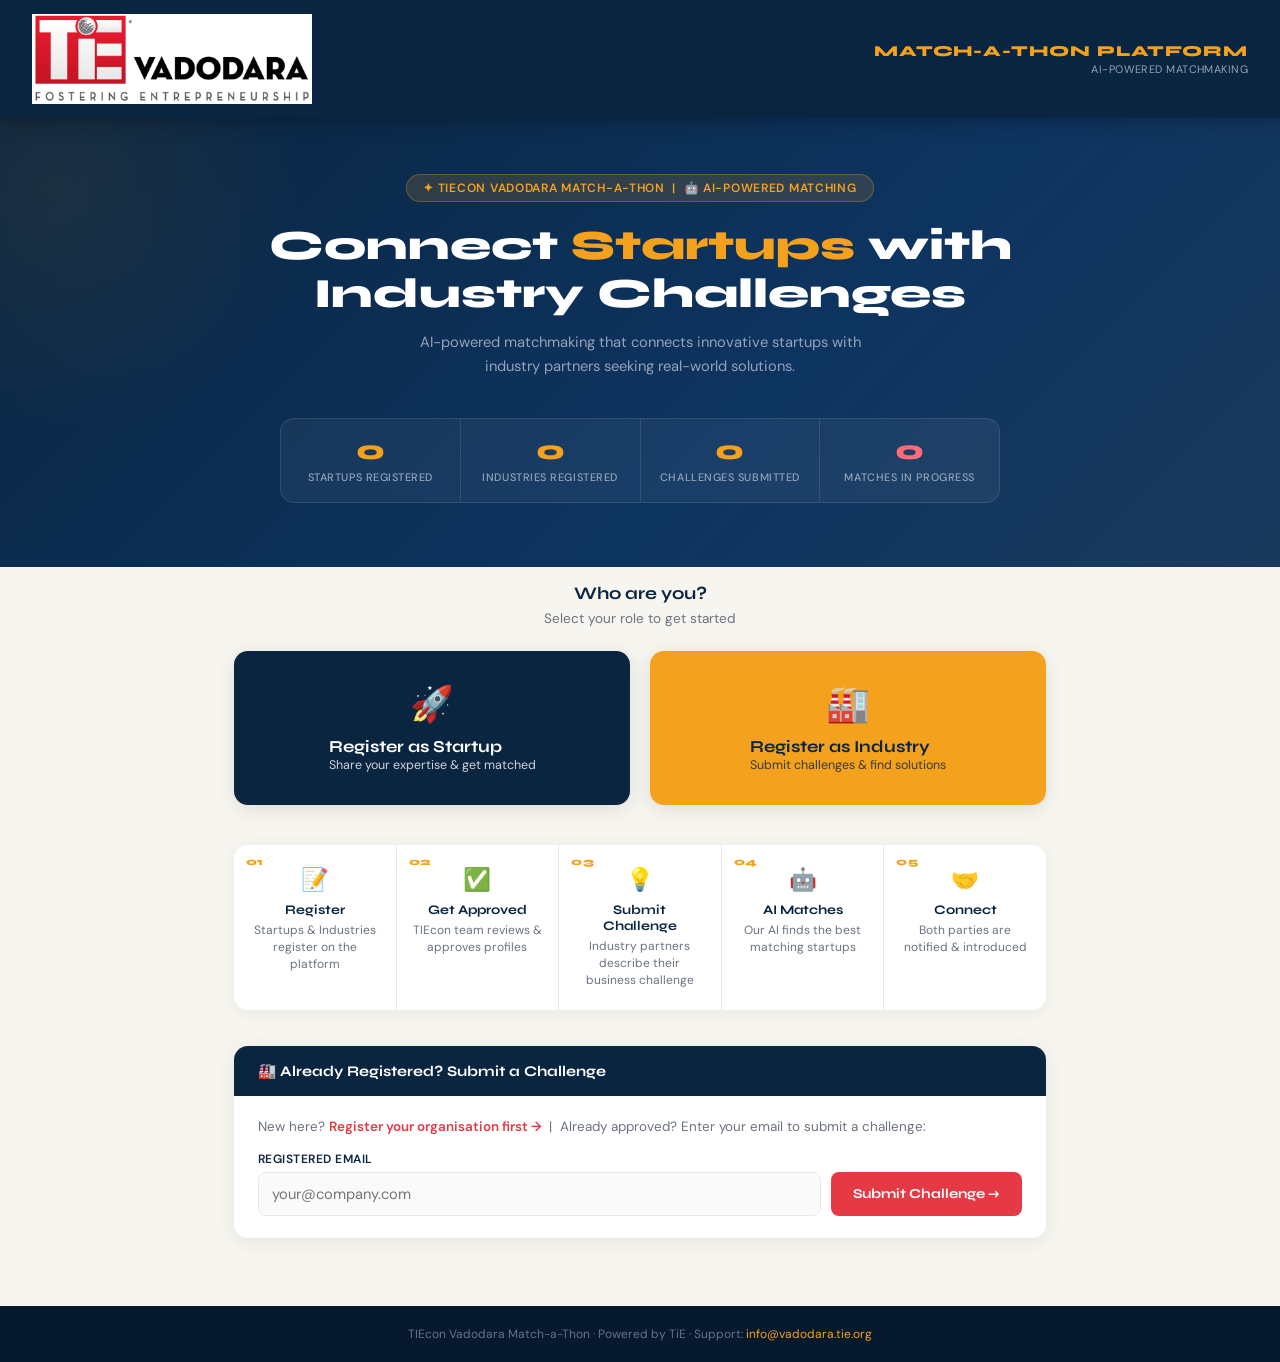
==== commit 4254e796: "Update index.html" ====
--- a/index.html
+++ b/index.html
@@ -373,7 +373,7 @@
 
 <!-- HEADER -->
 <header>
-  <img src="tie2-logo.jpg" alt="TiE Vadodara" class="header-logo">
+  <img src="TiE_Vadodara_safe_margin.png" alt="TiE Vadodara" class="header-logo">
   <div class="header-text">
     <div class="title">Match-a-Thon Platform</div>
     <div class="sub">AI-Powered Matchmaking</div>
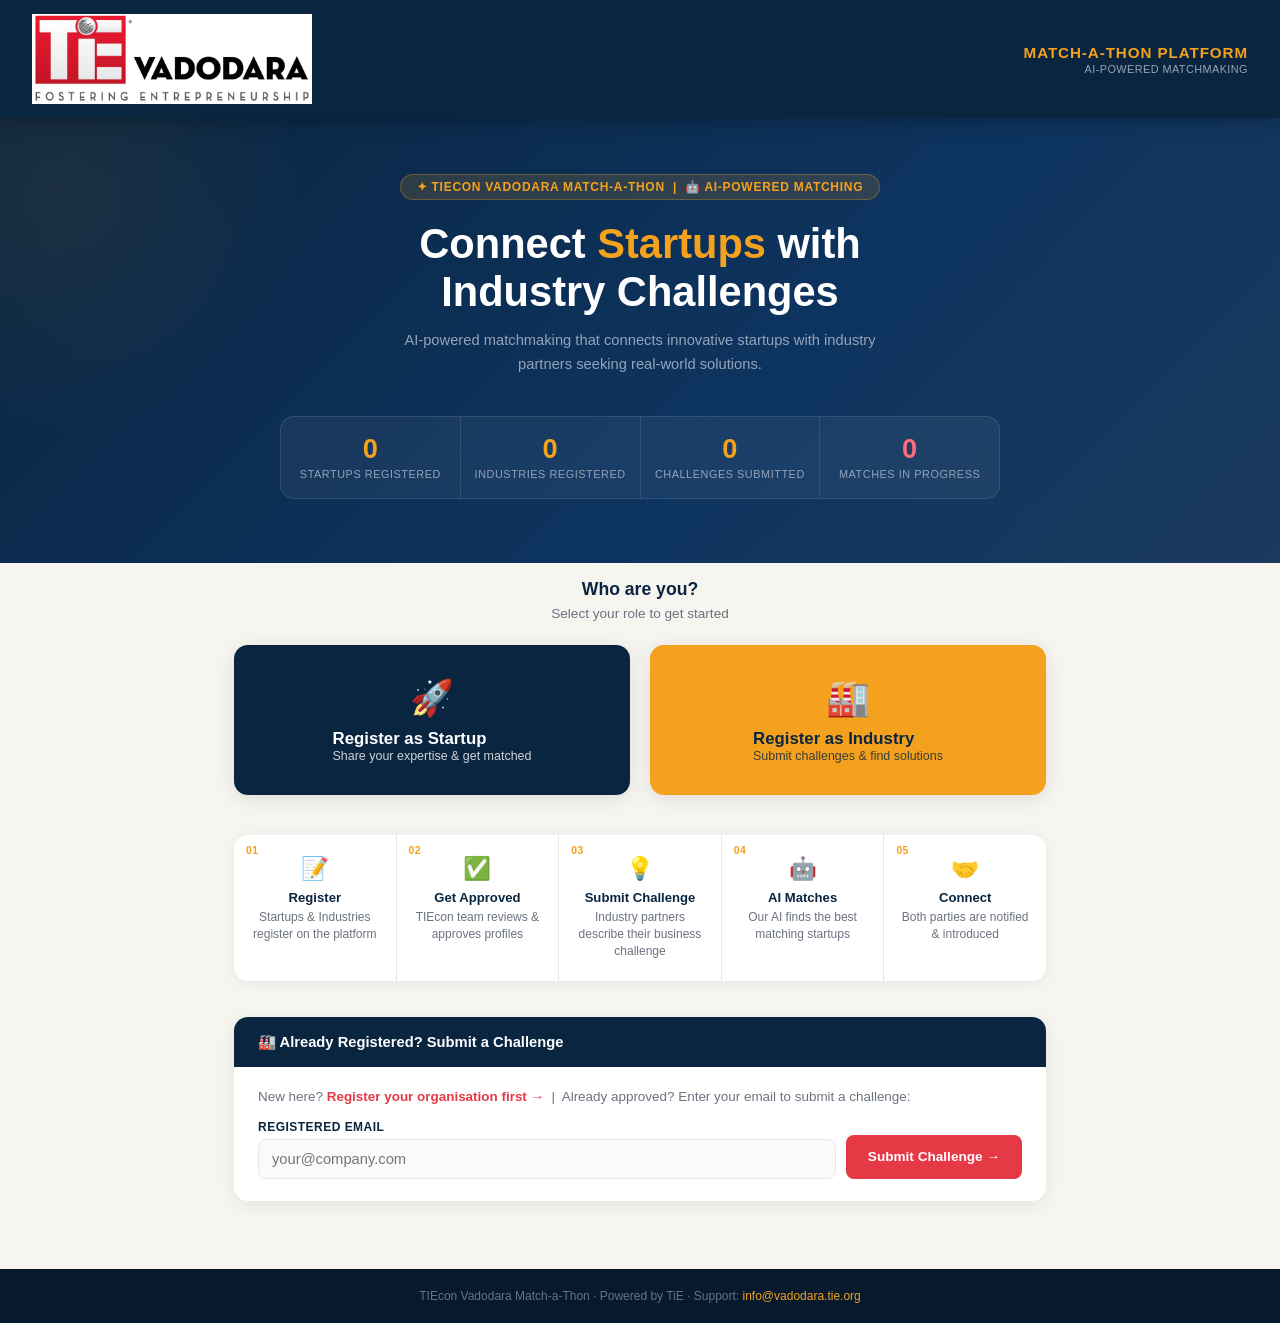
==== commit 91e32e38: "Add CSP + Referrer-Policy headers (meta tags, GitHub Pages has no header support) Co-Authored-By: Cl" ====
--- a/index.html
+++ b/index.html
@@ -1,6 +1,9 @@
 <!DOCTYPE html>
 <html lang="en">
 <head>
+    <meta http-equiv="Content-Security-Policy" content="default-src 'self' https: data: blob:; script-src 'self' 'unsafe-inline' 'unsafe-eval' https:; style-src 'self' 'unsafe-inline' https:; img-src 'self' data: https: blob:; font-src 'self' data: https:; connect-src 'self' https: wss:; frame-ancestors 'none'; base-uri 'self'; object-src 'none';">
+    <meta http-equiv="Referrer-Policy" content="strict-origin-when-cross-origin">
+
   <meta charset="UTF-8"/>
   <meta name="viewport" content="width=device-width, initial-scale=1.0"/>
   <title>TIEcon Vadodara Match-a-Thon</title>
